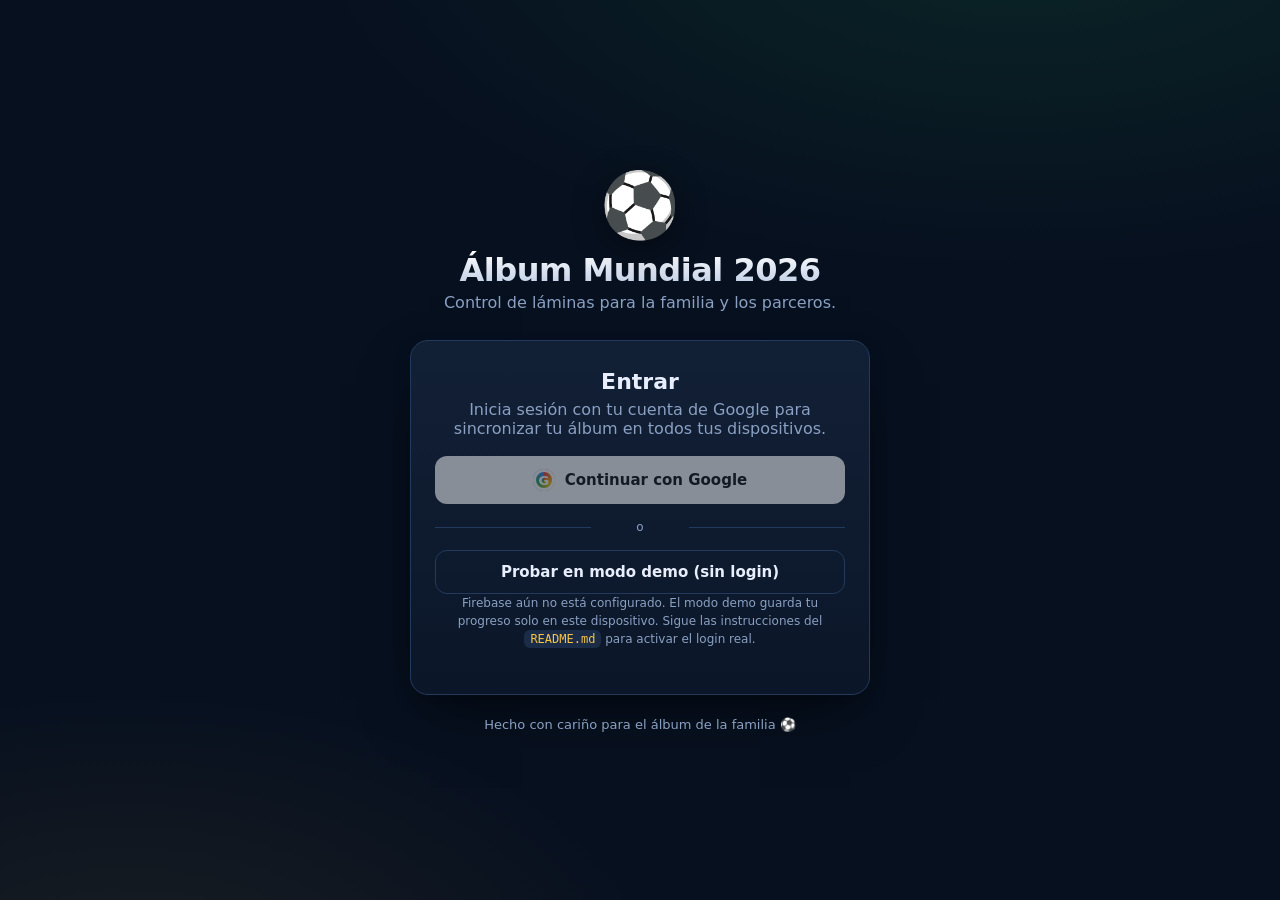
==== album-mundial/index.html @ cc8ee26c "Add World Cup 2026 sticker album tracker (album-mundial) Web app for the family to track Panini Mund" ====
<!doctype html>
<html lang="es">
<head>
  <meta charset="utf-8" />
  <meta name="viewport" content="width=device-width, initial-scale=1, viewport-fit=cover" />
  <meta name="theme-color" content="#0b1220" />
  <title>Álbum Mundial — Control de Láminas</title>
  <link rel="icon" href="data:image/svg+xml,<svg xmlns=%22http://www.w3.org/2000/svg%22 viewBox=%220 0 100 100%22><text y=%22.9em%22 font-size=%2290%22>⚽</text></svg>" />
  <link rel="stylesheet" href="./css/styles.css" />
</head>
<body class="page-login">
  <main class="login-shell">
    <header class="login-hero">
      <div class="ball">⚽</div>
      <h1>Álbum Mundial 2026</h1>
      <p class="tagline">Control de láminas para la familia y los parceros.</p>
    </header>

    <section class="login-card" id="login-card">
      <h2>Entrar</h2>
      <p class="muted">Inicia sesión con tu cuenta de Google para sincronizar tu álbum en todos tus dispositivos.</p>

      <button class="btn btn-google" id="btn-google">
        <span class="g-icon">G</span> Continuar con Google
      </button>

      <div class="divider"><span>o</span></div>

      <button class="btn btn-ghost" id="btn-demo">Probar en modo demo (sin login)</button>

      <p class="hint" id="firebase-hint" hidden>
        Firebase aún no está configurado. El modo demo guarda tu progreso solo en este dispositivo.
        Sigue las instrucciones del <code>README.md</code> para activar el login real.
      </p>
    </section>

    <footer class="login-foot">
      Hecho con cariño para el álbum de la familia ⚽
    </footer>
  </main>

  <script type="module" src="./js/auth.js"></script>
</body>
</html>
---- album-mundial/css/styles.css ----
/* ============================================================
   Álbum Mundial — estilos
   Paleta inspirada en el césped + dorado del trofeo
   ============================================================ */

:root {
  --bg-0: #07101f;
  --bg-1: #0b1628;
  --bg-2: #122036;
  --bg-3: #1a2c47;
  --line: #233a5e;
  --text: #e8eefc;
  --muted: #8aa0c2;
  --primary: #16a34a;      /* césped */
  --primary-2: #22c55e;
  --gold: #f5c544;         /* trofeo */
  --danger: #ef4444;
  --warning: #f59e0b;
  --owned: #16a34a;
  --missing: #1f2a3f;
  --duplicate: #f5c544;
  --radius: 14px;
  --shadow-lg: 0 24px 60px -20px rgba(0,0,0,.6), 0 8px 24px -12px rgba(0,0,0,.5);
  --shadow-md: 0 8px 24px -10px rgba(0,0,0,.5);
}

* { box-sizing: border-box; }
html, body { margin: 0; padding: 0; }
body {
  font-family: -apple-system, BlinkMacSystemFont, "Segoe UI", system-ui, "Helvetica Neue", Arial, sans-serif;
  color: var(--text);
  background:
    radial-gradient(1200px 600px at 80% -10%, rgba(34,197,94,.12), transparent 60%),
    radial-gradient(900px 500px at 10% 110%, rgba(245,197,68,.08), transparent 60%),
    var(--bg-0);
  min-height: 100vh;
  -webkit-font-smoothing: antialiased;
}

button { font: inherit; cursor: pointer; }
.hidden { display: none !important; }
.muted { color: var(--muted); }

/* ====== LOGIN ====== */
.page-login { display: grid; place-items: center; min-height: 100vh; padding: 24px; }
.login-shell { width: 100%; max-width: 460px; text-align: center; }
.login-hero { margin-bottom: 28px; }
.ball {
  font-size: 64px;
  filter: drop-shadow(0 8px 16px rgba(0,0,0,.4));
  animation: bounce 2.4s ease-in-out infinite;
}
@keyframes bounce {
  0%,100% { transform: translateY(0) rotate(-6deg); }
  50%     { transform: translateY(-10px) rotate(8deg); }
}
.login-hero h1 {
  margin: 8px 0 4px;
  font-size: 32px;
  letter-spacing: -.5px;
  background: linear-gradient(180deg, #fff, #b8c8e3);
  -webkit-background-clip: text;
  background-clip: text;
  color: transparent;
}
.tagline { color: var(--muted); margin: 0; }

.login-card {
  background: linear-gradient(180deg, var(--bg-2), var(--bg-1));
  border: 1px solid var(--line);
  border-radius: 18px;
  padding: 28px 24px;
  box-shadow: var(--shadow-lg);
}
.login-card h2 { margin: 0 0 6px; font-size: 22px; }
.login-card p  { margin: 0 0 18px; }

.btn {
  display: inline-flex; align-items: center; justify-content: center; gap: 10px;
  width: 100%; padding: 12px 16px;
  border: 1px solid transparent; border-radius: 12px;
  font-weight: 600; font-size: 15px;
  text-decoration: none;
  transition: transform .04s ease, background .15s ease, border-color .15s ease, opacity .15s ease;
}
.btn:active { transform: translateY(1px); }
.btn[disabled] { opacity: .5; cursor: not-allowed; }

.btn-google { background: #fff; color: #1a1a1a; }
.btn-google:hover { background: #f4f4f4; }
.g-icon {
  display: inline-grid; place-items: center;
  width: 22px; height: 22px; border-radius: 50%;
  background: conic-gradient(from 0deg, #ea4335, #fbbc05, #34a853, #4285f4);
  color: #fff; font-weight: 800; font-size: 13px;
  box-shadow: inset 0 0 0 3px #fff;
}

.btn-ghost { background: transparent; color: var(--text); border-color: var(--line); }
.btn-ghost:hover { background: var(--bg-2); }

.btn-primary {
  background: linear-gradient(180deg, var(--primary-2), var(--primary));
  color: #04150a; border-color: rgba(0,0,0,.2);
  box-shadow: 0 8px 18px -8px rgba(34,197,94,.6);
}
.btn-primary:hover { filter: brightness(1.05); }

.divider {
  position: relative; margin: 16px 0; color: var(--muted); font-size: 12px;
}
.divider::before, .divider::after {
  content: ""; position: absolute; top: 50%; width: 38%; height: 1px; background: var(--line);
}
.divider::before { left: 0; }
.divider::after  { right: 0; }

.hint { font-size: 12px; color: var(--muted); margin-top: 14px; line-height: 1.5; }
.hint code { background: var(--bg-3); padding: 2px 6px; border-radius: 6px; color: var(--gold); }

.login-foot { margin-top: 22px; color: var(--muted); font-size: 13px; }

/* ====== APP HEADER ====== */
.app-header {
  position: sticky; top: 0; z-index: 30;
  display: flex; align-items: center; gap: 16px;
  padding: 12px 16px;
  background: rgba(11,22,40,.85);
  backdrop-filter: saturate(140%) blur(10px);
  border-bottom: 1px solid var(--line);
}
.brand { display: flex; align-items: center; gap: 8px; font-size: 15px; }
.ball-sm { font-size: 22px; }
.tabs { display: flex; gap: 4px; margin: 0 auto; }
.tab {
  text-decoration: none; color: var(--muted);
  padding: 8px 14px; border-radius: 999px;
  font-weight: 600; font-size: 14px;
  border: 1px solid transparent;
  transition: color .15s ease, background .15s ease, border-color .15s ease;
}
.tab:hover { color: var(--text); }
.tab.active { color: var(--text); background: var(--bg-2); border-color: var(--line); }

.user-chip {
  display: flex; align-items: center; gap: 8px;
  background: var(--bg-2); border: 1px solid var(--line);
  padding: 4px 10px 4px 4px; border-radius: 999px; font-size: 13px;
}
.user-chip img { width: 26px; height: 26px; border-radius: 50%; background: var(--bg-3); object-fit: cover; }
.user-chip .link {
  background: transparent; border: 0; color: var(--muted); padding: 0 0 0 6px;
}
.user-chip .link:hover { color: var(--text); text-decoration: underline; }

/* ====== APP MAIN ====== */
.app-main { padding: 16px; max-width: 1100px; margin: 0 auto; padding-bottom: 120px; }

.toolbar {
  display: grid; gap: 12px;
  grid-template-columns: 1fr;
}
@media (min-width: 800px) {
  .toolbar { grid-template-columns: auto 1fr auto; align-items: center; }
}

.stats { display: flex; gap: 8px; flex-wrap: wrap; }
.stat {
  display: flex; flex-direction: column; align-items: flex-start;
  background: linear-gradient(180deg, var(--bg-2), var(--bg-1));
  border: 1px solid var(--line);
  padding: 8px 12px; border-radius: 12px; min-width: 76px;
}
.stat-num { font-size: 20px; font-weight: 800; letter-spacing: -.3px; }
.stat-label { font-size: 11px; color: var(--muted); text-transform: uppercase; letter-spacing: .08em; }

.filters { display: flex; gap: 6px; flex-wrap: wrap; }
.chip {
  background: var(--bg-2); color: var(--muted);
  border: 1px solid var(--line); padding: 8px 12px; border-radius: 999px;
  font-weight: 600; font-size: 13px;
}
.chip:hover { color: var(--text); }
.chip.active { background: var(--primary); color: #04150a; border-color: transparent; }

.search input {
  width: 130px;
  background: var(--bg-2); color: var(--text);
  border: 1px solid var(--line); border-radius: 10px;
  padding: 10px 12px; font-size: 14px;
}
.search input:focus { outline: 2px solid var(--primary); outline-offset: 2px; }

.legend {
  display: flex; gap: 14px; flex-wrap: wrap;
  color: var(--muted); font-size: 12px; margin: 14px 0 8px;
}
.legend .dot {
  display: inline-block; width: 10px; height: 10px; border-radius: 3px; margin-right: 6px; vertical-align: middle;
  border: 1px solid var(--line);
}
.dot.missing  { background: var(--missing); }
.dot.owned    { background: var(--owned); }
.dot.duplicate { background: var(--duplicate); }

/* ====== GRID ====== */
.grid {
  display: grid;
  grid-template-columns: repeat(auto-fill, minmax(58px, 1fr));
  gap: 6px;
}
.cell {
  position: relative;
  aspect-ratio: 3/4;
  border-radius: 10px;
  background: var(--missing);
  border: 1px solid var(--line);
  color: var(--text);
  font-weight: 700; font-size: 13px;
  display: grid; place-items: center;
  cursor: pointer;
  transition: transform .08s ease, background .15s ease, border-color .15s ease;
  user-select: none;
}
.cell:hover { transform: translateY(-1px); border-color: #345887; }
.cell.owned {
  background: linear-gradient(160deg, #16a34a, #128a3e);
  border-color: rgba(0,0,0,.2);
  color: #04150a;
  box-shadow: inset 0 -3px 0 rgba(0,0,0,.18);
}
.cell.owned::after {
  content: "✓"; position: absolute; top: 4px; right: 6px;
  font-size: 11px; opacity: .8;
}
.cell.duplicate {
  background: linear-gradient(160deg, var(--gold), #d9a92e);
  border-color: rgba(0,0,0,.2);
  color: #1a1304;
  box-shadow: inset 0 -3px 0 rgba(0,0,0,.18);
}
.cell .dup-badge {
  position: absolute; top: 3px; right: 4px;
  background: rgba(0,0,0,.35); color: #fff;
  font-size: 10px; padding: 1px 5px; border-radius: 999px;
  font-weight: 700;
}
.cell .num { font-variant-numeric: tabular-nums; }

.cell.hilite {
  outline: 3px solid var(--primary-2);
  outline-offset: 2px;
  animation: pop .35s ease;
}
@keyframes pop {
  0%   { transform: scale(.92); }
  100% { transform: scale(1); }
}

/* ====== PANELS ====== */
.panel {
  background: linear-gradient(180deg, var(--bg-2), var(--bg-1));
  border: 1px solid var(--line);
  border-radius: var(--radius);
  padding: 18px;
  margin-bottom: 14px;
  box-shadow: var(--shadow-md);
}
.panel h2 { margin: 0 0 6px; font-size: 18px; }

.invite-box {
  display: flex; align-items: center; gap: 10px; flex-wrap: wrap;
  margin-top: 10px;
}
.invite-box code {
  background: var(--bg-3); color: var(--gold);
  padding: 10px 14px; border-radius: 10px; font-size: 18px; letter-spacing: 3px;
}

.add-friend { display: flex; gap: 10px; margin-top: 10px; }
.add-friend input {
  flex: 1;
  background: var(--bg-3); border: 1px solid var(--line); border-radius: 10px;
  color: var(--text); padding: 10px 12px; font-size: 15px; letter-spacing: 2px;
  text-transform: uppercase;
}
.add-friend input:focus { outline: 2px solid var(--primary); outline-offset: 2px; }
.add-friend .btn { width: auto; padding: 10px 16px; }

.form-msg { font-size: 13px; margin-top: 8px; min-height: 18px; }
.form-msg.ok    { color: var(--primary-2); }
.form-msg.err   { color: var(--danger); }

.friends-list { list-style: none; padding: 0; margin: 10px 0 0; display: grid; gap: 8px; }
.friends-list li {
  display: flex; align-items: center; gap: 12px;
  padding: 10px 12px; border-radius: 12px;
  background: var(--bg-3); border: 1px solid var(--line);
}
.friends-list li.empty {
  justify-content: center; color: var(--muted); background: transparent; border-style: dashed;
}
.friends-list img { width: 32px; height: 32px; border-radius: 50%; background: var(--bg-2); }
.friends-list .meta { display: flex; flex-direction: column; flex: 1; }
.friends-list .name { font-weight: 700; }
.friends-list .sub  { font-size: 12px; color: var(--muted); }

/* ====== MATCHES ====== */
.matches { display: grid; gap: 12px; margin-top: 10px; }
.match {
  background: var(--bg-3); border: 1px solid var(--line); border-radius: 14px;
  padding: 14px; display: grid; gap: 8px;
}
.match header {
  display: flex; align-items: center; gap: 10px;
}
.match img { width: 36px; height: 36px; border-radius: 50%; background: var(--bg-2); }
.match h3 { margin: 0; font-size: 16px; }
.match .rows { display: grid; gap: 6px; font-size: 14px; }
.match .row { display: flex; gap: 8px; align-items: baseline; flex-wrap: wrap; }
.match .row .label {
  font-size: 11px; text-transform: uppercase; letter-spacing: .06em;
  background: var(--bg-2); color: var(--muted);
  padding: 2px 8px; border-radius: 999px; border: 1px solid var(--line);
}
.match .nums { color: var(--text); font-variant-numeric: tabular-nums; }
.match .actions { display: flex; gap: 8px; flex-wrap: wrap; margin-top: 4px; }
.match .actions .btn { width: auto; padding: 8px 12px; font-size: 13px; }
.match.empty { text-align: center; color: var(--muted); }
.empty { text-align: center; color: var(--muted); padding: 14px; }

/* ====== FLOATING SHARE ====== */
.floating-share {
  position: fixed; bottom: 16px; left: 50%; transform: translateX(-50%);
  z-index: 20; width: min(560px, calc(100% - 32px));
}
.floating-share .btn { box-shadow: 0 16px 32px -10px rgba(0,0,0,.5); }

/* ====== MODAL ====== */
.modal {
  position: fixed; inset: 0; z-index: 50;
  background: rgba(3,8,16,.65); backdrop-filter: blur(4px);
  display: grid; place-items: center; padding: 16px;
}
.modal-card {
  position: relative;
  background: linear-gradient(180deg, var(--bg-2), var(--bg-1));
  border: 1px solid var(--line); border-radius: 16px;
  padding: 20px; width: min(560px, 100%);
  box-shadow: var(--shadow-lg);
}
.modal-card h3 { margin: 0 0 6px; }
.modal-card textarea {
  width: 100%; margin-top: 10px;
  background: var(--bg-3); color: var(--text);
  border: 1px solid var(--line); border-radius: 10px;
  padding: 12px; font: inherit; font-size: 14px; line-height: 1.5;
  resize: vertical;
}
.modal-actions { display: flex; gap: 10px; margin-top: 12px; }
.modal-actions .btn { width: auto; flex: 1; }
.modal-close {
  position: absolute; top: 8px; right: 10px;
  background: transparent; border: 0; color: var(--muted);
  font-size: 24px; line-height: 1; padding: 4px 8px;
}
.modal-close:hover { color: var(--text); }

/* ====== TOAST ====== */
.toast {
  position: fixed; left: 50%; bottom: 90px; transform: translateX(-50%);
  background: var(--bg-3); color: var(--text);
  border: 1px solid var(--line); border-radius: 999px;
  padding: 10px 16px; font-size: 14px;
  box-shadow: var(--shadow-md);
  z-index: 60;
  opacity: 0; transition: opacity .2s ease, transform .2s ease;
  pointer-events: none;
}
.toast.show { opacity: 1; transform: translateX(-50%) translateY(-4px); }

/* ====== RESPONSIVE ====== */
@media (max-width: 640px) {
  .app-header { flex-wrap: wrap; }
  .tabs { order: 3; width: 100%; justify-content: space-around; margin: 0; }
  .user-chip .link { display: none; }
  .grid { grid-template-columns: repeat(auto-fill, minmax(52px, 1fr)); gap: 5px; }
  .cell { font-size: 12px; }
}
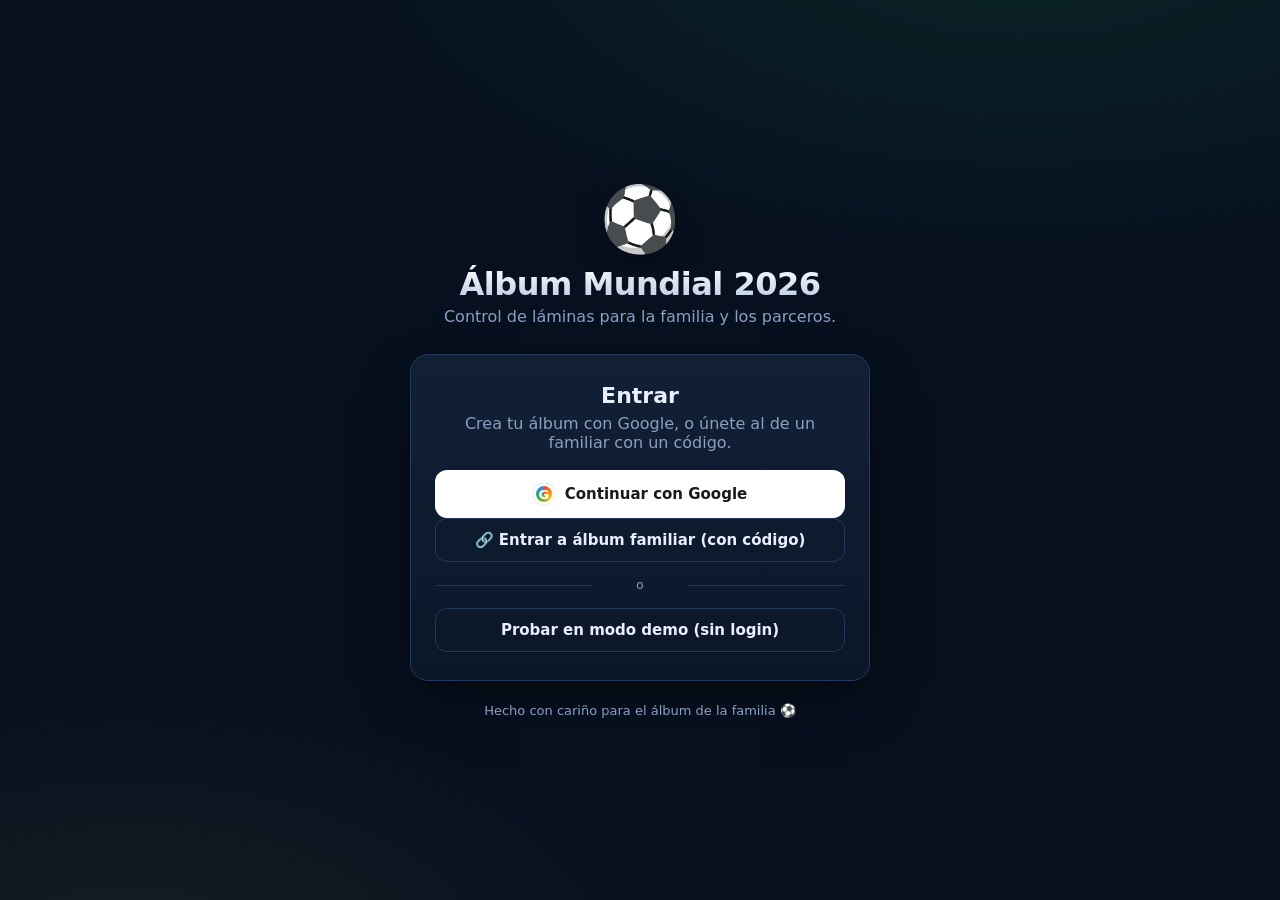
==== commit 4d1183fa: "Shared-album model: 1 album, N members, anonymous join by code Replaces the prior "1 user = 1 album"" ====
--- a/album-mundial/index.html
+++ b/album-mundial/index.html
@@ -18,21 +18,49 @@
 
     <section class="login-card" id="login-card">
       <h2>Entrar</h2>
-      <p class="muted">Inicia sesión con tu cuenta de Google para sincronizar tu álbum en todos tus dispositivos.</p>
+      <p class="muted">Crea tu álbum con Google, o únete al de un familiar con un código.</p>
 
       <button class="btn btn-google" id="btn-google">
         <span class="g-icon">G</span> Continuar con Google
+      </button>
+
+      <button class="btn btn-ghost" id="btn-join">
+        🔗 Entrar a álbum familiar (con código)
       </button>
 
       <div class="divider"><span>o</span></div>
 
       <button class="btn btn-ghost" id="btn-demo">Probar en modo demo (sin login)</button>
 
-      <p class="hint" id="firebase-hint" hidden>
-        Firebase aún no está configurado. El modo demo guarda tu progreso solo en este dispositivo.
-        Sigue las instrucciones del <code>README.md</code> para activar el login real.
+      <p class="hint" id="supabase-hint" hidden>
+        Supabase aún no está configurado. El modo demo guarda tu progreso solo en este dispositivo.
       </p>
     </section>
+
+    <!-- Modal: unirse a álbum familiar -->
+    <div class="modal hidden" id="join-modal" role="dialog" aria-modal="true">
+      <div class="modal-card">
+        <h3>Entrar al álbum familiar</h3>
+        <p class="muted">
+          Pega el código de invitación que te compartió el dueño del álbum y
+          escribe el nombre con el que quieres aparecer.
+        </p>
+        <label class="field">
+          <span>Código del álbum</span>
+          <input id="join-code" placeholder="Ej: TGXUFR" maxlength="8" autocapitalize="characters" />
+        </label>
+        <label class="field">
+          <span>Tu nombre</span>
+          <input id="join-name" placeholder="Ej: Emma" maxlength="40" />
+        </label>
+        <p class="form-msg" id="join-msg"></p>
+        <div class="modal-actions">
+          <button class="btn btn-ghost"   id="btn-join-cancel">Cancelar</button>
+          <button class="btn btn-primary" id="btn-join-go">Entrar</button>
+        </div>
+        <button class="modal-close" id="btn-join-close" aria-label="Cerrar">×</button>
+      </div>
+    </div>
 
     <footer class="login-foot">
       Hecho con cariño para el álbum de la familia ⚽
--- a/album-mundial/css/styles.css
+++ b/album-mundial/css/styles.css
@@ -205,6 +205,38 @@
 
 /* ====== GRID ====== */
 .grid {
+  display: flex;
+  flex-direction: column;
+  gap: 18px;
+}
+
+.album-section {
+  display: flex;
+  flex-direction: column;
+  gap: 8px;
+}
+.album-section .section-header {
+  display: flex;
+  align-items: baseline;
+  justify-content: space-between;
+  gap: 12px;
+  margin: 0;
+  padding: 6px 4px;
+  font-size: 13px;
+  font-weight: 700;
+  letter-spacing: .04em;
+  text-transform: uppercase;
+  color: var(--muted);
+  border-bottom: 1px solid var(--line);
+}
+.album-section .section-header small {
+  font-size: 11px;
+  font-weight: 600;
+  color: #5f7596;
+  text-transform: none;
+  letter-spacing: 0;
+}
+.album-section .cells {
   display: grid;
   grid-template-columns: repeat(auto-fill, minmax(58px, 1fr));
   gap: 6px;
@@ -359,6 +391,18 @@
 }
 .modal-actions { display: flex; gap: 10px; margin-top: 12px; }
 .modal-actions .btn { width: auto; flex: 1; }
+.modal-card .field {
+  display: flex; flex-direction: column; gap: 6px; margin-top: 12px;
+}
+.modal-card .field span {
+  font-size: 12px; color: var(--muted); letter-spacing: .04em; text-transform: uppercase;
+}
+.modal-card .field input {
+  background: var(--bg-3); color: var(--text);
+  border: 1px solid var(--line); border-radius: 10px;
+  padding: 12px; font: inherit; font-size: 15px;
+}
+.modal-card .field input:focus { outline: 2px solid var(--primary); outline-offset: 2px; }
 .modal-close {
   position: absolute; top: 8px; right: 10px;
   background: transparent; border: 0; color: var(--muted);
@@ -384,6 +428,6 @@
   .app-header { flex-wrap: wrap; }
   .tabs { order: 3; width: 100%; justify-content: space-around; margin: 0; }
   .user-chip .link { display: none; }
-  .grid { grid-template-columns: repeat(auto-fill, minmax(52px, 1fr)); gap: 5px; }
+  .album-section .cells { grid-template-columns: repeat(auto-fill, minmax(52px, 1fr)); gap: 5px; }
   .cell { font-size: 12px; }
 }
